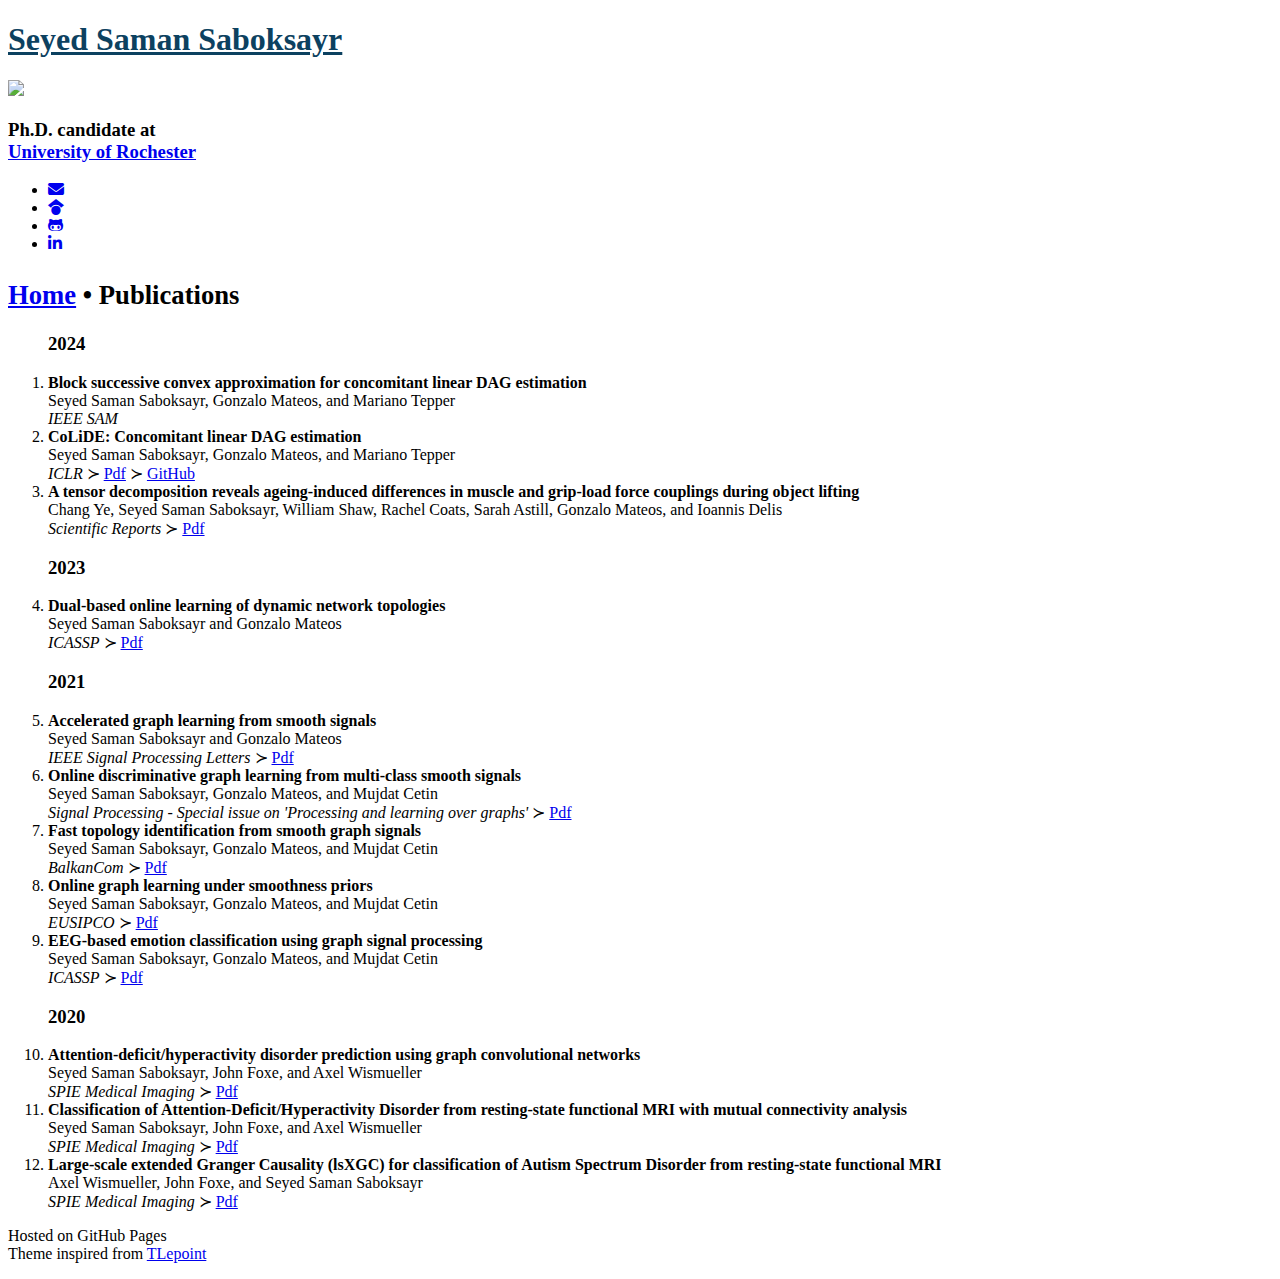
==== publications.html @ 836c36bf "Add files via upload" ====
<!DOCTYPE html>
<html>

<head>
  <meta charset="utf-8">
  <meta http-equiv="X-UA-Compatible" content="IE=edge">
  <meta name="viewport" content="width=device-width, initial-scale=1">
  <title>Saman&#39;s Homepage</title>
  <meta name="description" content="Seyed Saman Saboksayr's Professional Homepage">
  <link rel="stylesheet" href="css/style.css">
  <link rel="canonical" href="publications.html">
  <link rel="stylesheet" href="https://cdnjs.cloudflare.com/ajax/libs/font-awesome/6.5.2/css/all.min.css">
  <link rel="icon" type="image/png" href="images/uofr_icon.svg">
</head>

<body>
  <div class="wrapper">

  <header>
    <h1><a href="index.html" style="color:#0C4160;">Seyed Saman Saboksayr</a></h1>
    <a href="index.html"><img src="images/profile-pic.png"></a>
    <h3>Ph.D. candidate at<br> <a href="https://www.rochester.edu/">University of Rochester</a></h3>
    <ul>
      <li>
        <a href="mailto:ssaboksa@ur.rochester.edu" title="Email"><i class="fa-solid fa-envelope"></i></a>
      </li>
      <li>
        <a href="https://scholar.google.com/citations?user=11PxP9gAAAAJ&hl=en" title="Google scholar"><i class="fa-brands fa-google-scholar"></i></a>
      </li>
      <li>
        <a href="https://github.com/SAMiatto" title="Github"><i class="fa-brands fa-github-alt"></i></a>
      </li>
      <li>
        <a href="https://www.linkedin.com/in/saboksayr/" title="LinkedIn"><i class="fa-brands fa-linkedin-in"></i></a>
      </li>
    </ul>
  </header>

    
<section id="publications">
  <h1><small><a href="index.html" title="Home">Home</a>&nbsp;&bullet;&nbsp;Publications</small></h1>
  <ol>
     
  <h3>2024</h3>  

    <li>
    <strong>Block successive convex approximation for concomitant linear DAG estimation</strong>
    <br> Seyed Saman Saboksayr, Gonzalo Mateos, and Mariano Tepper
    <br> <em>IEEE SAM</em> 
    <!-- &sc; <a href="https://openreview.net/pdf?id=fGAIgO75dG">Pdf</a>  -->
    </li>

    <li>
    <strong>CoLiDE: Concomitant linear DAG estimation</strong>
    <br> Seyed Saman Saboksayr, Gonzalo Mateos, and Mariano Tepper
    <br> <em>ICLR</em> 
    &sc; <a href="https://openreview.net/pdf?id=fGAIgO75dG">Pdf</a> 
    &sc; <a href="https://github.com/SAMiatto/colide">GitHub</a>
    </li>

    <li>
    <strong>A tensor decomposition reveals ageing-induced differences in muscle and grip-load force couplings during object lifting</strong>
    <br> Chang Ye, Seyed Saman Saboksayr, William Shaw, Rachel Coats, Sarah Astill, Gonzalo Mateos, and Ioannis Delis
    <br> <em>Scientific Reports</em> 
    &sc; <a href="https://www.biorxiv.org/content/10.1101/2022.02.25.482040v1.full.pdf">Pdf</a> 
    </li>

  <h3>2023</h3>  

    <li>
    <strong>Dual-based online learning of dynamic network topologies</strong>
    <br> Seyed Saman Saboksayr and Gonzalo Mateos
    <br> <em>ICASSP</em> 
    &sc; <a href="https://arxiv.org/pdf/2211.07449">Pdf</a> 
    </li>
  
  <h3>2021</h3>  

    <li>
    <strong>Accelerated graph learning from smooth signals</strong>
    <br> Seyed Saman Saboksayr and Gonzalo Mateos
    <br> <em>IEEE Signal Processing Letters</em> 
    &sc; <a href="https://arxiv.org/pdf/2110.09677">Pdf</a> 
    </li>

    <li>
    <strong>Online discriminative graph learning from multi-class smooth signals</strong>
    <br> Seyed Saman Saboksayr, Gonzalo Mateos, and Mujdat Cetin
    <br> <em>Signal Processing - Special issue on 'Processing and learning over graphs'</em> 
    &sc; <a href="https://www.hajim.rochester.edu/ece/sites/gmateos/pubs/ogl/ODGL_SP.pdf">Pdf</a> 
    </li>

    <li>
    <strong>Fast topology identification from smooth graph signals</strong>
    <br> Seyed Saman Saboksayr, Gonzalo Mateos, and Mujdat Cetin
    <br> <em>BalkanCom</em> 
    &sc; <a href="https://www.hajim.rochester.edu/ece/sites/gmateos/pubs/gl/GL_BalkanCom21.pdf">Pdf</a> 
    </li>

    <li>
    <strong>Online graph learning under smoothness priors</strong>
    <br> Seyed Saman Saboksayr, Gonzalo Mateos, and Mujdat Cetin
    <br> <em>EUSIPCO</em> 
    &sc; <a href="https://arxiv.org/pdf/2103.03762">Pdf</a> 
    </li>

    <li>
    <strong>EEG-based emotion classification using graph signal processing</strong>
    <br> Seyed Saman Saboksayr, Gonzalo Mateos, and Mujdat Cetin
    <br> <em>ICASSP</em> 
    &sc; <a href="https://www.hajim.rochester.edu/ece/sites/gmateos/pubs/brain/EEG_ICASSP21.pdf">Pdf</a> 
    </li>

  <h3>2020</h3>  

    <li>
    <strong>Attention-deficit/hyperactivity disorder prediction using graph convolutional networks</strong>
    <br> Seyed Saman Saboksayr, John Foxe, and Axel Wismueller
    <br> <em>SPIE Medical Imaging</em> 
    &sc; <a href="https://www.spiedigitallibrary.org/conference-proceedings-of-spie/11314/113141U/Attention-deficithyperactivity-disorder-prediction-using-graph-convolutional-networks/10.1117/12.2551364.short#_=_">Pdf</a> 
    </li>

    <li>
    <strong>Classification of Attention-Deficit/Hyperactivity Disorder from resting-state functional MRI with mutual connectivity analysis</strong>
    <br> Seyed Saman Saboksayr, John Foxe, and Axel Wismueller
    <br> <em>SPIE Medical Imaging</em> 
    &sc; <a href="https://www.spiedigitallibrary.org/conference-proceedings-of-spie/11317/1131703/Classification-of-attention-deficit-hyperactivity-disorder-from-resting-state-functional/10.1117/12.2549997.short#_=_">Pdf</a> 
    </li>

    <li>
    <strong>Large-scale extended Granger Causality (lsXGC) for classification of Autism Spectrum Disorder from resting-state functional MRI</strong>
    <br> Axel Wismueller, John Foxe, and Seyed Saman Saboksayr
    <br> <em>SPIE Medical Imaging</em> 
    &sc; <a href="https://www.spiedigitallibrary.org/conference-proceedings-of-spie/11314/113141Y/Large-scale-Extended-Granger-Causality-lsXGC-for-classification-of-Autism/10.1117/12.2550027.short">Pdf</a> 
    </li>

  </ol>
</section>
   
  <footer>
  <p>Hosted on GitHub Pages
    <br>Theme inspired from <a href="https://tancre.de/">TLepoint</a></p>
  </footer>

    </div>
  </body>
</html>
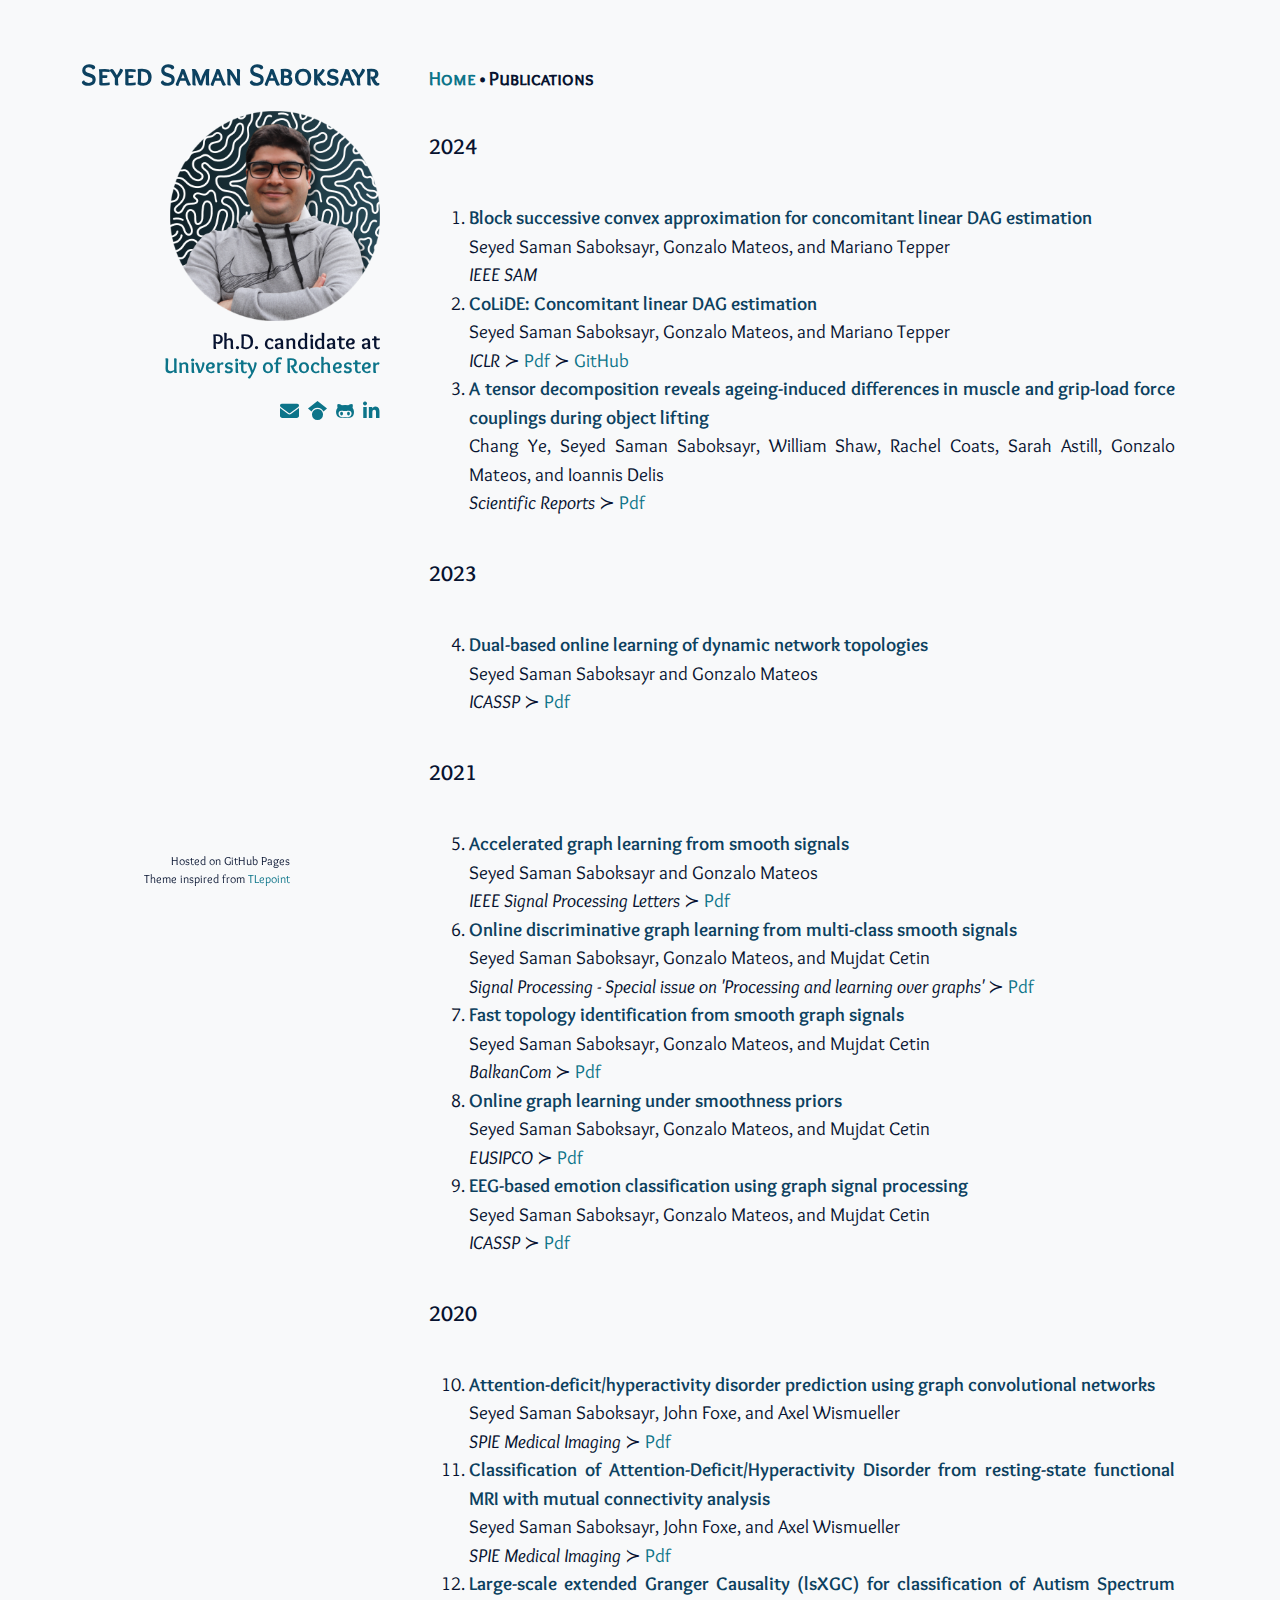
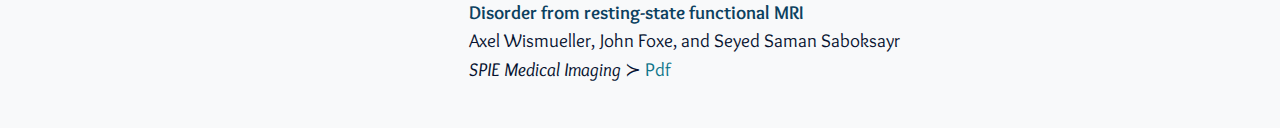
==== commit f6b95fb4: "Update publications.html" ====
--- a/publications.html
+++ b/publications.html
@@ -43,14 +43,14 @@
      
   <h3>2024</h3>  
 
-    <li>
+    <li align="justify">
     <strong>Block successive convex approximation for concomitant linear DAG estimation</strong>
     <br> Seyed Saman Saboksayr, Gonzalo Mateos, and Mariano Tepper
     <br> <em>IEEE SAM</em> 
     <!-- &sc; <a href="https://openreview.net/pdf?id=fGAIgO75dG">Pdf</a>  -->
     </li>
 
-    <li>
+    <li align="justify">
     <strong>CoLiDE: Concomitant linear DAG estimation</strong>
     <br> Seyed Saman Saboksayr, Gonzalo Mateos, and Mariano Tepper
     <br> <em>ICLR</em> 
@@ -58,7 +58,7 @@
     &sc; <a href="https://github.com/SAMiatto/colide">GitHub</a>
     </li>
 
-    <li>
+    <li align="justify">
     <strong>A tensor decomposition reveals ageing-induced differences in muscle and grip-load force couplings during object lifting</strong>
     <br> Chang Ye, Seyed Saman Saboksayr, William Shaw, Rachel Coats, Sarah Astill, Gonzalo Mateos, and Ioannis Delis
     <br> <em>Scientific Reports</em> 
@@ -67,7 +67,7 @@
 
   <h3>2023</h3>  
 
-    <li>
+    <li align="justify">
     <strong>Dual-based online learning of dynamic network topologies</strong>
     <br> Seyed Saman Saboksayr and Gonzalo Mateos
     <br> <em>ICASSP</em> 
@@ -76,35 +76,35 @@
   
   <h3>2021</h3>  
 
-    <li>
+    <li align="justify">
     <strong>Accelerated graph learning from smooth signals</strong>
     <br> Seyed Saman Saboksayr and Gonzalo Mateos
     <br> <em>IEEE Signal Processing Letters</em> 
     &sc; <a href="https://arxiv.org/pdf/2110.09677">Pdf</a> 
     </li>
 
-    <li>
+    <li align="justify">
     <strong>Online discriminative graph learning from multi-class smooth signals</strong>
     <br> Seyed Saman Saboksayr, Gonzalo Mateos, and Mujdat Cetin
     <br> <em>Signal Processing - Special issue on 'Processing and learning over graphs'</em> 
     &sc; <a href="https://www.hajim.rochester.edu/ece/sites/gmateos/pubs/ogl/ODGL_SP.pdf">Pdf</a> 
     </li>
 
-    <li>
+    <li align="justify">
     <strong>Fast topology identification from smooth graph signals</strong>
     <br> Seyed Saman Saboksayr, Gonzalo Mateos, and Mujdat Cetin
     <br> <em>BalkanCom</em> 
     &sc; <a href="https://www.hajim.rochester.edu/ece/sites/gmateos/pubs/gl/GL_BalkanCom21.pdf">Pdf</a> 
     </li>
 
-    <li>
+    <li align="justify">
     <strong>Online graph learning under smoothness priors</strong>
     <br> Seyed Saman Saboksayr, Gonzalo Mateos, and Mujdat Cetin
     <br> <em>EUSIPCO</em> 
     &sc; <a href="https://arxiv.org/pdf/2103.03762">Pdf</a> 
     </li>
 
-    <li>
+    <li align="justify">
     <strong>EEG-based emotion classification using graph signal processing</strong>
     <br> Seyed Saman Saboksayr, Gonzalo Mateos, and Mujdat Cetin
     <br> <em>ICASSP</em> 
@@ -113,21 +113,21 @@
 
   <h3>2020</h3>  
 
-    <li>
+    <li align="justify">
     <strong>Attention-deficit/hyperactivity disorder prediction using graph convolutional networks</strong>
     <br> Seyed Saman Saboksayr, John Foxe, and Axel Wismueller
     <br> <em>SPIE Medical Imaging</em> 
     &sc; <a href="https://www.spiedigitallibrary.org/conference-proceedings-of-spie/11314/113141U/Attention-deficithyperactivity-disorder-prediction-using-graph-convolutional-networks/10.1117/12.2551364.short#_=_">Pdf</a> 
     </li>
 
-    <li>
+    <li align="justify">
     <strong>Classification of Attention-Deficit/Hyperactivity Disorder from resting-state functional MRI with mutual connectivity analysis</strong>
     <br> Seyed Saman Saboksayr, John Foxe, and Axel Wismueller
     <br> <em>SPIE Medical Imaging</em> 
     &sc; <a href="https://www.spiedigitallibrary.org/conference-proceedings-of-spie/11317/1131703/Classification-of-attention-deficit-hyperactivity-disorder-from-resting-state-functional/10.1117/12.2549997.short#_=_">Pdf</a> 
     </li>
 
-    <li>
+    <li align="justify">
     <strong>Large-scale extended Granger Causality (lsXGC) for classification of Autism Spectrum Disorder from resting-state functional MRI</strong>
     <br> Axel Wismueller, John Foxe, and Seyed Saman Saboksayr
     <br> <em>SPIE Medical Imaging</em> 
@@ -144,4 +144,4 @@
 
     </div>
   </body>
-</html>+</html>
--- a/css/style.css
+++ b/css/style.css
@@ -0,0 +1,183 @@
+
+@import url(https://fonts.googleapis.com/css?family=Overlock:400,400italic,700italic,700,900italic,900);
+@import url(https://fonts.googleapis.com/css?family=Overlock+SC);
+
+body {
+  background-color: #f8f9fa;
+  padding: 50px;
+  font: 19px/1.5 "Overlock", sans-serif;
+  color: #071330;
+  font-weight: 400;
+}
+
+ul li {
+  list-style-type: none;
+}
+
+#news ul li:before {
+  font-family: "Font Awesome 5 Free";
+  content: "\f0f3 ";
+  font-weight:400;
+}
+
+#upcoming ul li:before {
+  content: "— ";
+}
+
+#preprints ul li:before {
+  content: "— ";
+}
+
+#publications ol h3 {
+  position: relative;
+  left: -40px;
+  margin-top: 2em;
+  margin-bottom: 2em;
+}
+
+h1, h2, h3 {
+  margin:0 0 20px;
+  font-weight:700;
+  line-height:1.1;
+}
+
+h1 {
+  font-family: "Overlock SC", sans-serif;
+  font-size:30px;
+}
+
+a {
+  color: #0c7489;
+  text-decoration:none;
+}
+
+a:hover {
+  color: #119da4;
+}
+
+.wrapper {
+  width:1120px;
+  margin:0 auto;
+}
+
+header {
+  width:300px;
+  float:left;
+  position:fixed;
+  text-align: right;
+  -webkit-font-smoothing:subpixel-antialiased;
+  padding-bottom: 2px;
+}
+
+header img {
+  width: 210px;
+}
+
+header ul {
+  list-style: none;
+}
+
+header ul li {
+  display: inline;
+}
+
+header ul li i {
+  padding-left: 5px;
+}
+
+strong {
+  color:#0C4160;
+  font-weight:700;
+}
+
+section {
+  width:746px;
+  padding-top:0px;
+  padding-left: 25px;
+  padding-right: 25px;
+  float:right;
+  padding-bottom:25px;
+}
+
+small {
+  font-size:14px;
+}
+
+h3 small {
+  font-size:15px;
+}
+
+h1 small {
+  font-size:19px;
+}
+
+hr {
+  border:0;
+  background:#F5F3F4;
+  height:1px;
+  margin:0 0 20px;
+}
+
+footer {
+  width:210px;
+  float:left;
+  position:fixed;
+  text-align: right;
+  bottom:0px;
+  -webkit-font-smoothing:subpixel-antialiased;
+}
+
+footer {
+  font-size: 12px;
+}
+
+
+@media print, screen and (max-width: 1000px) {
+
+  div.wrapper {
+    width:auto;
+    margin:0;
+  }
+
+  header, section, footer {
+    float:none;
+    position:static;
+    width:auto;
+  }
+
+  header, footer {
+    text-align: center;
+    background-color: #f8f9fa;
+    margin-top: -20px;
+    margin-bottom: 10px;
+  }
+
+  header {
+    padding-top: 10px;
+  }
+
+  section {
+    padding-top: 20px;
+    margin-bottom: 0;
+  }
+
+  header ul {
+    padding: 0;
+  }
+
+}
+
+@media print, screen and (max-width: 480px) {
+  body {
+    padding:15px;
+    padding-top: 40px;
+  }
+}
+
+@media print {
+  body {
+    padding:0.4in;
+    font-size:12pt;
+    color:#071330;
+  }
+}
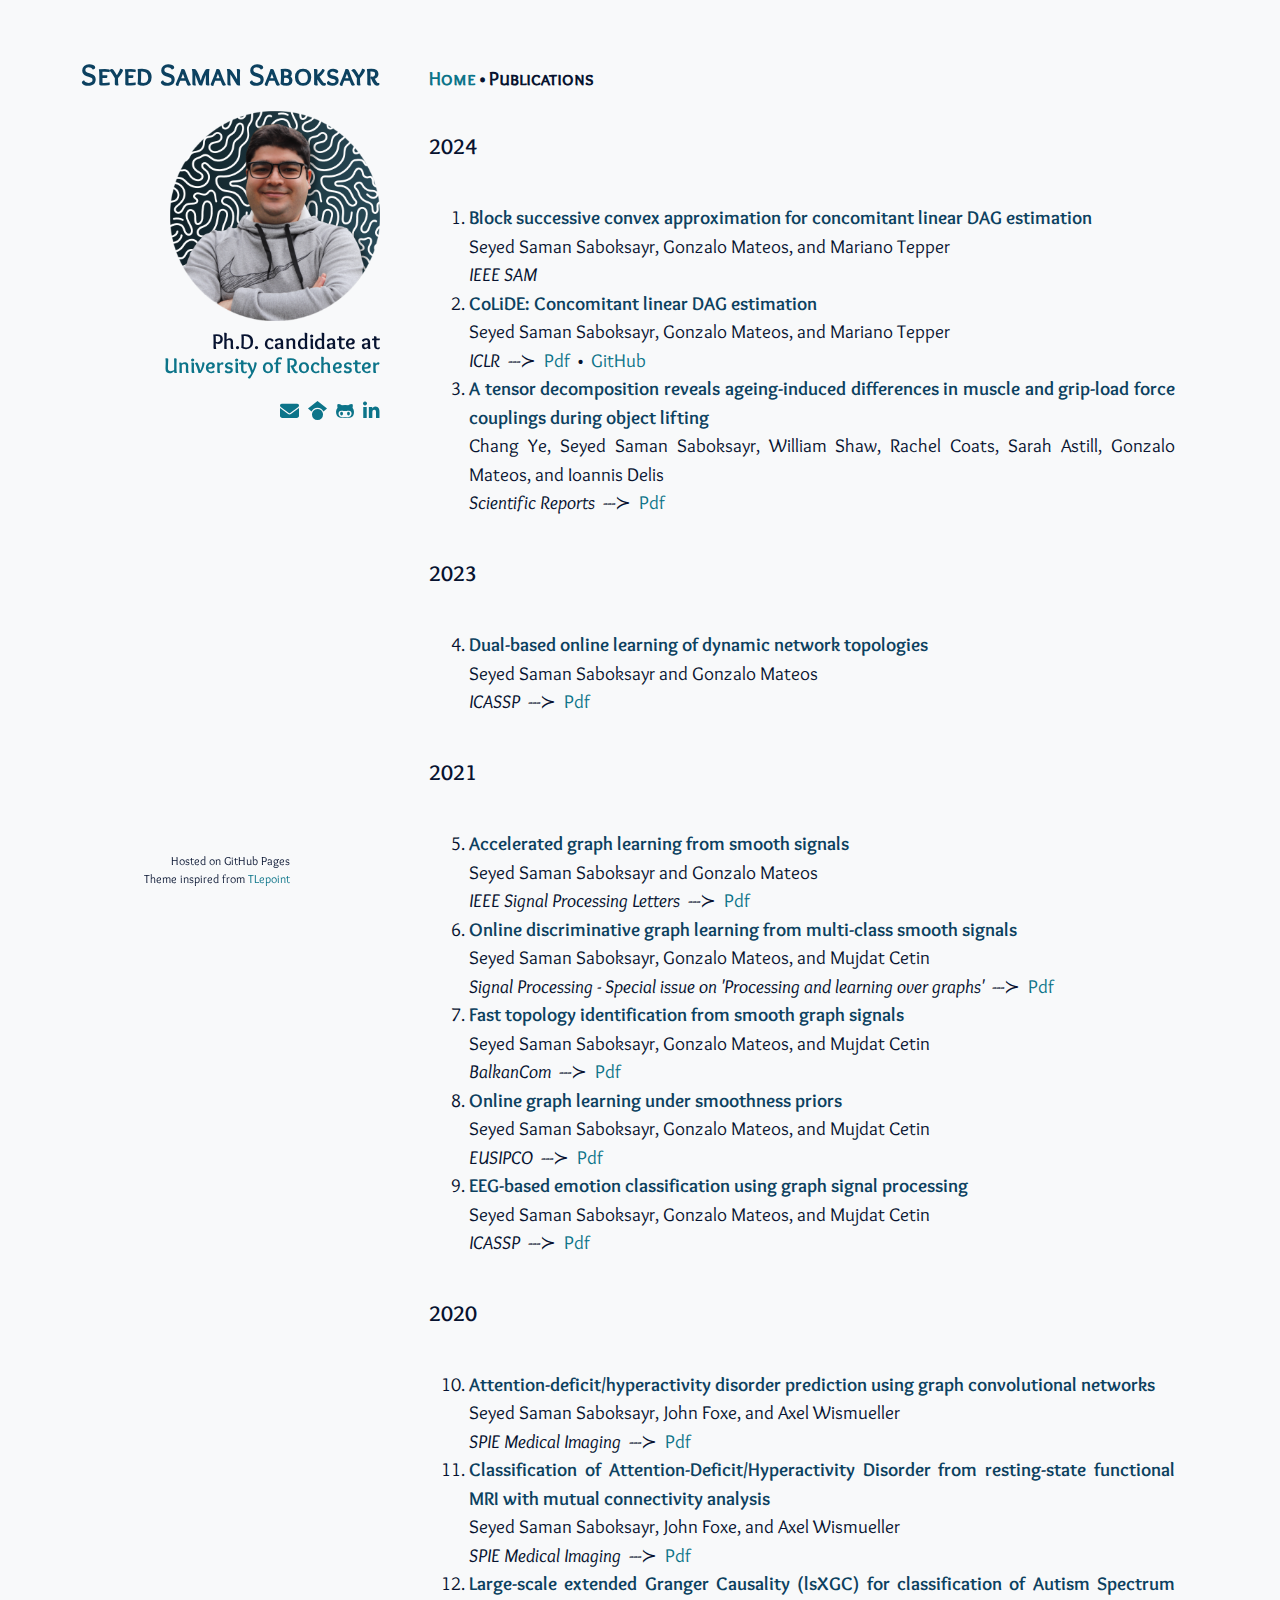
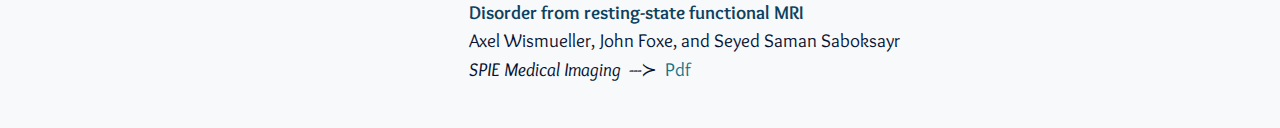
==== commit 6a3d34dd: "Update publications.html" ====
--- a/publications.html
+++ b/publications.html
@@ -36,7 +36,6 @@
     </ul>
   </header>
 
-    
 <section id="publications">
   <h1><small><a href="index.html" title="Home">Home</a>&nbsp;&bullet;&nbsp;Publications</small></h1>
   <ol>
@@ -47,22 +46,21 @@
     <strong>Block successive convex approximation for concomitant linear DAG estimation</strong>
     <br> Seyed Saman Saboksayr, Gonzalo Mateos, and Mariano Tepper
     <br> <em>IEEE SAM</em> 
-    <!-- &sc; <a href="https://openreview.net/pdf?id=fGAIgO75dG">Pdf</a>  -->
     </li>
 
     <li align="justify">
     <strong>CoLiDE: Concomitant linear DAG estimation</strong>
     <br> Seyed Saman Saboksayr, Gonzalo Mateos, and Mariano Tepper
     <br> <em>ICLR</em> 
-    &sc; <a href="https://openreview.net/pdf?id=fGAIgO75dG">Pdf</a> 
-    &sc; <a href="https://github.com/SAMiatto/colide">GitHub</a>
+    &nbsp;---&sc;&nbsp; <a href="https://openreview.net/pdf?id=fGAIgO75dG">Pdf</a> 
+    &nbsp;&bullet;&nbsp; <a href="https://github.com/SAMiatto/colide">GitHub</a>
     </li>
 
     <li align="justify">
     <strong>A tensor decomposition reveals ageing-induced differences in muscle and grip-load force couplings during object lifting</strong>
     <br> Chang Ye, Seyed Saman Saboksayr, William Shaw, Rachel Coats, Sarah Astill, Gonzalo Mateos, and Ioannis Delis
     <br> <em>Scientific Reports</em> 
-    &sc; <a href="https://www.biorxiv.org/content/10.1101/2022.02.25.482040v1.full.pdf">Pdf</a> 
+    &nbsp;---&sc;&nbsp; <a href="https://www.biorxiv.org/content/10.1101/2022.02.25.482040v1.full.pdf">Pdf</a> 
     </li>
 
   <h3>2023</h3>  
@@ -71,7 +69,7 @@
     <strong>Dual-based online learning of dynamic network topologies</strong>
     <br> Seyed Saman Saboksayr and Gonzalo Mateos
     <br> <em>ICASSP</em> 
-    &sc; <a href="https://arxiv.org/pdf/2211.07449">Pdf</a> 
+    &nbsp;---&sc;&nbsp; <a href="https://arxiv.org/pdf/2211.07449">Pdf</a> 
     </li>
   
   <h3>2021</h3>  
@@ -80,35 +78,35 @@
     <strong>Accelerated graph learning from smooth signals</strong>
     <br> Seyed Saman Saboksayr and Gonzalo Mateos
     <br> <em>IEEE Signal Processing Letters</em> 
-    &sc; <a href="https://arxiv.org/pdf/2110.09677">Pdf</a> 
+    &nbsp;---&sc;&nbsp; <a href="https://arxiv.org/pdf/2110.09677">Pdf</a> 
     </li>
 
     <li align="justify">
     <strong>Online discriminative graph learning from multi-class smooth signals</strong>
     <br> Seyed Saman Saboksayr, Gonzalo Mateos, and Mujdat Cetin
     <br> <em>Signal Processing - Special issue on 'Processing and learning over graphs'</em> 
-    &sc; <a href="https://www.hajim.rochester.edu/ece/sites/gmateos/pubs/ogl/ODGL_SP.pdf">Pdf</a> 
+    &nbsp;---&sc;&nbsp; <a href="https://www.hajim.rochester.edu/ece/sites/gmateos/pubs/ogl/ODGL_SP.pdf">Pdf</a> 
     </li>
 
     <li align="justify">
     <strong>Fast topology identification from smooth graph signals</strong>
     <br> Seyed Saman Saboksayr, Gonzalo Mateos, and Mujdat Cetin
     <br> <em>BalkanCom</em> 
-    &sc; <a href="https://www.hajim.rochester.edu/ece/sites/gmateos/pubs/gl/GL_BalkanCom21.pdf">Pdf</a> 
+    &nbsp;---&sc;&nbsp; <a href="https://www.hajim.rochester.edu/ece/sites/gmateos/pubs/gl/GL_BalkanCom21.pdf">Pdf</a> 
     </li>
 
     <li align="justify">
     <strong>Online graph learning under smoothness priors</strong>
     <br> Seyed Saman Saboksayr, Gonzalo Mateos, and Mujdat Cetin
     <br> <em>EUSIPCO</em> 
-    &sc; <a href="https://arxiv.org/pdf/2103.03762">Pdf</a> 
+    &nbsp;---&sc;&nbsp; <a href="https://arxiv.org/pdf/2103.03762">Pdf</a> 
     </li>
 
     <li align="justify">
     <strong>EEG-based emotion classification using graph signal processing</strong>
     <br> Seyed Saman Saboksayr, Gonzalo Mateos, and Mujdat Cetin
     <br> <em>ICASSP</em> 
-    &sc; <a href="https://www.hajim.rochester.edu/ece/sites/gmateos/pubs/brain/EEG_ICASSP21.pdf">Pdf</a> 
+    &nbsp;---&sc;&nbsp; <a href="https://www.hajim.rochester.edu/ece/sites/gmateos/pubs/brain/EEG_ICASSP21.pdf">Pdf</a> 
     </li>
 
   <h3>2020</h3>  
@@ -117,31 +115,31 @@
     <strong>Attention-deficit/hyperactivity disorder prediction using graph convolutional networks</strong>
     <br> Seyed Saman Saboksayr, John Foxe, and Axel Wismueller
     <br> <em>SPIE Medical Imaging</em> 
-    &sc; <a href="https://www.spiedigitallibrary.org/conference-proceedings-of-spie/11314/113141U/Attention-deficithyperactivity-disorder-prediction-using-graph-convolutional-networks/10.1117/12.2551364.short#_=_">Pdf</a> 
+    &nbsp;---&sc;&nbsp; <a href="https://www.spiedigitallibrary.org/conference-proceedings-of-spie/11314/113141U/Attention-deficithyperactivity-disorder-prediction-using-graph-convolutional-networks/10.1117/12.2551364.short#_=_">Pdf</a> 
     </li>
 
     <li align="justify">
     <strong>Classification of Attention-Deficit/Hyperactivity Disorder from resting-state functional MRI with mutual connectivity analysis</strong>
     <br> Seyed Saman Saboksayr, John Foxe, and Axel Wismueller
     <br> <em>SPIE Medical Imaging</em> 
-    &sc; <a href="https://www.spiedigitallibrary.org/conference-proceedings-of-spie/11317/1131703/Classification-of-attention-deficit-hyperactivity-disorder-from-resting-state-functional/10.1117/12.2549997.short#_=_">Pdf</a> 
+    &nbsp;---&sc;&nbsp; <a href="https://www.spiedigitallibrary.org/conference-proceedings-of-spie/11317/1131703/Classification-of-attention-deficit-hyperactivity-disorder-from-resting-state-functional/10.1117/12.2549997.short#_=_">Pdf</a> 
     </li>
 
     <li align="justify">
     <strong>Large-scale extended Granger Causality (lsXGC) for classification of Autism Spectrum Disorder from resting-state functional MRI</strong>
     <br> Axel Wismueller, John Foxe, and Seyed Saman Saboksayr
     <br> <em>SPIE Medical Imaging</em> 
-    &sc; <a href="https://www.spiedigitallibrary.org/conference-proceedings-of-spie/11314/113141Y/Large-scale-Extended-Granger-Causality-lsXGC-for-classification-of-Autism/10.1117/12.2550027.short">Pdf</a> 
+    &nbsp;---&sc;&nbsp; <a href="https://www.spiedigitallibrary.org/conference-proceedings-of-spie/11314/113141Y/Large-scale-Extended-Granger-Causality-lsXGC-for-classification-of-Autism/10.1117/12.2550027.short">Pdf</a> 
     </li>
 
   </ol>
 </section>
    
-  <footer>
-  <p>Hosted on GitHub Pages
-    <br>Theme inspired from <a href="https://tancre.de/">TLepoint</a></p>
-  </footer>
+<footer>
+<p>Hosted on GitHub Pages
+  <br>Theme inspired from <a href="https://tancre.de/">TLepoint</a></p>
+</footer>
 
-    </div>
-  </body>
+  </div>
+</body>
 </html>
--- a/css/style.css
+++ b/css/style.css
@@ -10,6 +10,10 @@
   font-weight: 400;
 }
 
+html {
+  overflow-y: scroll;
+}
+
 ul li {
   list-style-type: none;
 }
@@ -17,15 +21,8 @@
 #news ul li:before {
   font-family: "Font Awesome 5 Free";
   content: "\f0f3 ";
-  font-weight:400;
-}
-
-#upcoming ul li:before {
-  content: "— ";
-}
-
-#preprints ul li:before {
-  content: "— ";
+  font-weight: 400;
+  margin-left: -20px;
 }
 
 #publications ol h3 {
@@ -36,19 +33,19 @@
 }
 
 h1, h2, h3 {
-  margin:0 0 20px;
-  font-weight:700;
-  line-height:1.1;
+  margin: 0 0 20px;
+  font-weight: 700;
+  line-height: 1.1;
 }
 
 h1 {
   font-family: "Overlock SC", sans-serif;
-  font-size:30px;
+  font-size: 30px;
 }
 
 a {
   color: #0c7489;
-  text-decoration:none;
+  text-decoration: none;
 }
 
 a:hover {
@@ -56,14 +53,14 @@
 }
 
 .wrapper {
-  width:1120px;
-  margin:0 auto;
+  width: 1120px;
+  margin: 0 auto;
 }
 
 header {
-  width:300px;
-  float:left;
-  position:fixed;
+  width: 300px;
+  float: left;
+  position: fixed;
   text-align: right;
   -webkit-font-smoothing:subpixel-antialiased;
   padding-bottom: 2px;
@@ -86,45 +83,45 @@
 }
 
 strong {
-  color:#0C4160;
-  font-weight:700;
+  color: #0C4160;
+  font-weight: 700;
 }
 
 section {
-  width:746px;
-  padding-top:0px;
+  width: 746px;
+  padding-top: 0px;
   padding-left: 25px;
   padding-right: 25px;
-  float:right;
-  padding-bottom:25px;
+  float: right;
+  padding-bottom: 25px;
 }
 
 small {
-  font-size:14px;
+  font-size: 14px;
 }
 
 h3 small {
-  font-size:15px;
+  font-size: 15px;
 }
 
 h1 small {
-  font-size:19px;
+  font-size: 19px;
 }
 
 hr {
-  border:0;
-  background:#F5F3F4;
-  height:1px;
-  margin:0 0 20px;
+  border: 0;
+  background: #F5F3F4;
+  height: 1px;
+  margin: 0 0 20px;
 }
 
 footer {
-  width:210px;
-  float:left;
-  position:fixed;
+  width: 210px;
+  float: left;
+  position: fixed;
   text-align: right;
-  bottom:0px;
-  -webkit-font-smoothing:subpixel-antialiased;
+  bottom: 0px;
+  -webkit-font-smoothing: subpixel-antialiased;
 }
 
 footer {
@@ -135,14 +132,14 @@
 @media print, screen and (max-width: 1000px) {
 
   div.wrapper {
-    width:auto;
-    margin:0;
+    width: auto;
+    margin: 0;
   }
 
   header, section, footer {
-    float:none;
-    position:static;
-    width:auto;
+    float: none;
+    position: static;
+    width: auto;
   }
 
   header, footer {
@@ -169,15 +166,15 @@
 
 @media print, screen and (max-width: 480px) {
   body {
-    padding:15px;
+    padding: 15px;
     padding-top: 40px;
   }
 }
 
 @media print {
   body {
-    padding:0.4in;
-    font-size:12pt;
-    color:#071330;
+    padding: 0.4in;
+    font-size: 12pt;
+    color: #071330;
   }
 }
